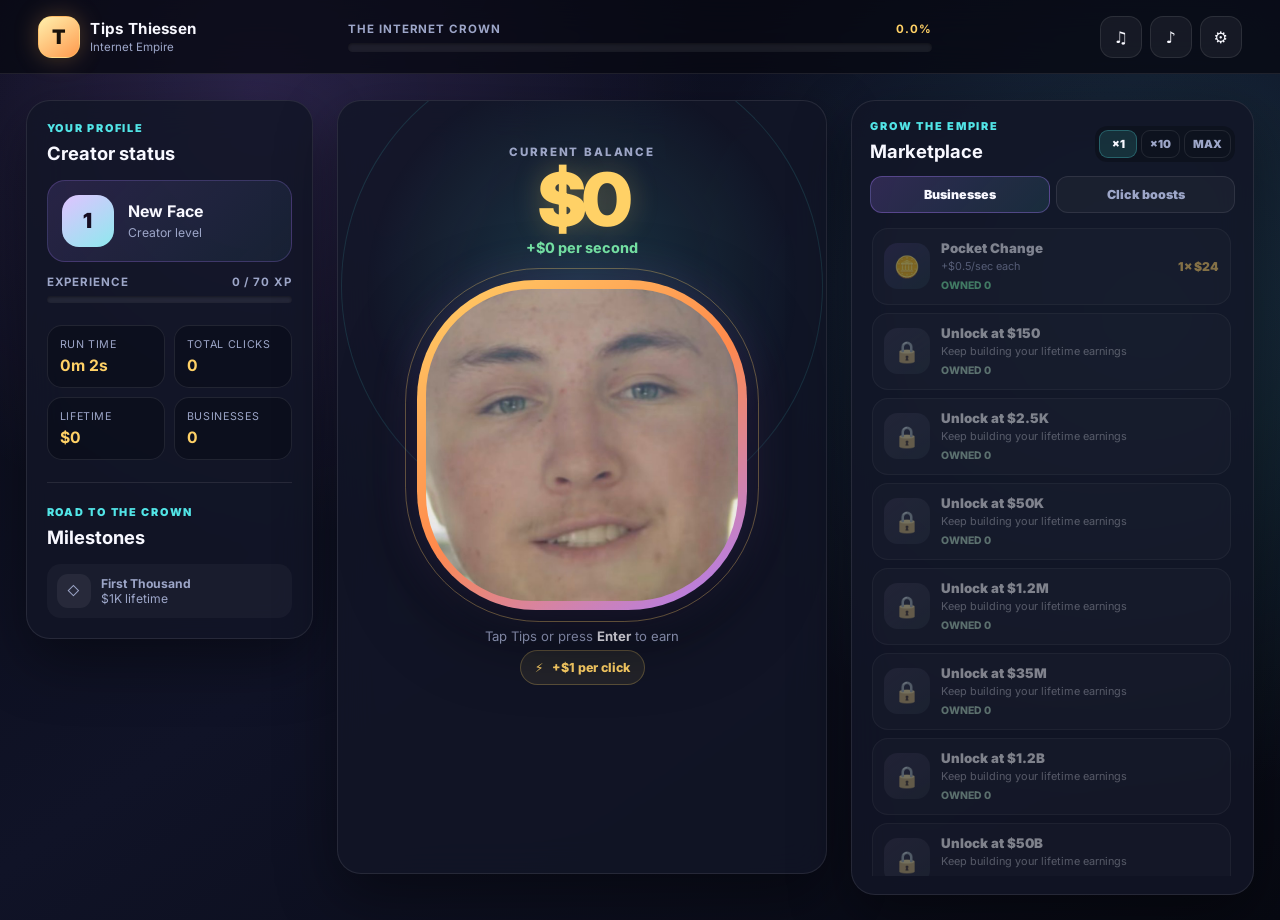
==== app.html @ be2970fc "Rebuild the clicker into a 30-hour empire game. Replace the placeholder UI with a polished dashboard" ====
<!doctype html>
<html lang="en">
<head>
  <meta charset="utf-8">
  <meta name="viewport" content="width=device-width, initial-scale=1">
  <meta name="theme-color" content="#090b17">
  <meta name="description" content="Build a viral empire in Tips Thiessen Clicker.">
  <title>Tips Thiessen: Internet Empire</title>
  <link rel="preconnect" href="https://fonts.googleapis.com">
  <link rel="preconnect" href="https://fonts.gstatic.com" crossorigin>
  <link href="https://fonts.googleapis.com/css2?family=Inter:wght@500;600;700;800;900&display=swap" rel="stylesheet">
  <link rel="stylesheet" href="styles.css">
</head>
<body>
  <header class="topbar">
    <div class="brand">
      <span class="brand-mark" aria-hidden="true">T</span>
      <span class="brand-copy">
        <strong>Tips Thiessen</strong>
        <small>Internet Empire</small>
      </span>
    </div>

    <div class="goal-progress" aria-label="Progress toward the Internet Crown">
      <div class="goal-labels">
        <span>The Internet Crown</span>
        <strong id="goalText">0%</strong>
      </div>
      <div class="progress-track">
        <div class="progress-fill" id="goalFill"></div>
      </div>
    </div>

    <div class="top-actions">
      <button class="icon-button" id="musicToggle" type="button" aria-label="Mute music">♫</button>
      <button class="icon-button" id="sfxToggle" type="button" aria-label="Mute sound effects">♪</button>
      <button class="icon-button" id="settings" type="button" aria-label="Open settings" aria-haspopup="true">⚙</button>
    </div>
  </header>

  <main class="game-shell">
    <aside class="panel side-panel">
      <p class="eyebrow">Your profile</p>
      <h2>Creator status</h2>

      <div class="level-badge">
        <span class="level-number" id="level">1</span>
        <span>
          <strong id="rank">New Face</strong>
          <small>Creator level</small>
        </span>
      </div>

      <div class="xp-wrap">
        <div class="xp-labels">
          <span>Experience</span>
          <span id="xpText">0 / 70 XP</span>
        </div>
        <div class="progress-track">
          <div class="progress-fill" id="xpFill"></div>
        </div>
      </div>

      <div class="stat-grid">
        <div class="stat-card">
          <span>Run time</span>
          <strong id="elapsed">0m 0s</strong>
        </div>
        <div class="stat-card">
          <span>Total clicks</span>
          <strong id="clicks">0</strong>
        </div>
        <div class="stat-card">
          <span>Lifetime</span>
          <strong id="lifetime">$0</strong>
        </div>
        <div class="stat-card">
          <span>Businesses</span>
          <strong id="buildings">0</strong>
        </div>
      </div>

      <div class="section-divider"></div>
      <p class="eyebrow">Road to the crown</p>
      <h2>Milestones</h2>
      <ul class="milestone-list" id="milestones"></ul>
    </aside>

    <section class="panel click-stage" aria-labelledby="money">
      <div class="money-label">Current balance</div>
      <h1 class="money-value" id="money">$0</h1>
      <div class="income-line" id="income">+$0 per second</div>

      <button class="face-button" id="faceButton" type="button" aria-label="Click Tips to earn money">
        <img src="tips-thiessen.png" alt="Tips Thiessen">
      </button>

      <p class="click-hint">Tap Tips or press <strong>Enter</strong> to earn</p>
      <div class="click-power-pill">
        <span aria-hidden="true">⚡</span>
        <span id="clickPower">+$1 per click</span>
      </div>
    </section>

    <section class="panel shop-panel" aria-label="Empire shop">
      <div class="shop-header">
        <div>
          <p class="eyebrow">Grow the empire</p>
          <h2>Marketplace</h2>
        </div>
        <div class="bulk-picker" aria-label="Purchase amount">
          <button class="bulk-button active" type="button" data-bulk="1">×1</button>
          <button class="bulk-button" type="button" data-bulk="10">×10</button>
          <button class="bulk-button" type="button" data-bulk="max">MAX</button>
        </div>
      </div>

      <div class="tabs" role="tablist" aria-label="Shop categories">
        <button class="tab active" type="button" role="tab" aria-selected="true" data-tab="producers">Businesses</button>
        <button class="tab" type="button" role="tab" aria-selected="false" data-tab="upgrades">Click boosts</button>
      </div>
      <div class="shop-list" id="shopList"></div>
    </section>
  </main>

  <section class="settings-popover" id="settingsPanel" aria-label="Game settings" hidden>
    <p class="eyebrow">Preferences</p>
    <h2>Settings</h2>
    <label class="setting-row">
      <span>Music</span>
      <input id="musicVolume" type="range" min="0" max="100" value="28">
      <span id="musicValue">28%</span>
    </label>
    <label class="setting-row">
      <span>Clicks</span>
      <input id="sfxVolume" type="range" min="0" max="100" value="55">
      <span id="sfxValue">55%</span>
    </label>
    <div class="settings-actions">
      <button class="small-button" id="saveButton" type="button">Save now</button>
      <button class="small-button" id="exportButton" type="button">Export save</button>
      <button class="small-button" id="importButton" type="button">Import save</button>
      <button class="small-button danger" id="resetButton" type="button">Reset game</button>
    </div>
  </section>

  <div class="toast-stack" id="toastStack" aria-live="polite"></div>

  <section class="modal" id="completeModal" role="dialog" aria-modal="true" aria-labelledby="completeTitle" hidden>
    <div class="modal-card">
      <div class="trophy" aria-hidden="true">👑</div>
      <p class="eyebrow">Empire complete</p>
      <h2 id="completeTitle">You claimed the Internet Crown!</h2>
      <p>You turned a single click into a worldwide media empire. Your run took <strong id="finalTime">0h 0m</strong>. You can keep growing forever.</p>
      <button id="continueButton" type="button">Keep playing</button>
    </div>
  </section>

  <audio id="bgMusic" src="backround music.mp3" preload="auto" loop></audio>
  <script src="game.js"></script>
</body>
</html>
---- styles.css ----
:root {
  color-scheme: dark;
  --bg: #070912;
  --panel: rgba(18, 22, 39, 0.84);
  --panel-strong: #161b30;
  --border: rgba(255, 255, 255, 0.09);
  --text: #f8f8ff;
  --muted: #9da6c8;
  --gold: #ffd166;
  --orange: #ff8a4c;
  --cyan: #52e5e7;
  --purple: #aa7cff;
  --green: #76e6a5;
  --danger: #ff6b7d;
  --shadow: 0 22px 60px rgba(0, 0, 0, 0.4);
}

* {
  box-sizing: border-box;
}

html {
  min-height: 100%;
  background: var(--bg);
}

body {
  min-width: 320px;
  min-height: 100vh;
  margin: 0;
  overflow-x: hidden;
  color: var(--text);
  font-family: Inter, ui-rounded, "SF Pro Rounded", system-ui, -apple-system, sans-serif;
  background:
    radial-gradient(circle at 20% 10%, rgba(170, 124, 255, 0.2), transparent 28rem),
    radial-gradient(circle at 90% 35%, rgba(82, 229, 231, 0.14), transparent 30rem),
    linear-gradient(145deg, #090b17 0%, #101327 48%, #070912 100%);
}

body::before {
  position: fixed;
  inset: 0;
  z-index: -1;
  content: "";
  opacity: 0.32;
  background-image:
    linear-gradient(rgba(255, 255, 255, 0.025) 1px, transparent 1px),
    linear-gradient(90deg, rgba(255, 255, 255, 0.025) 1px, transparent 1px);
  background-size: 42px 42px;
  mask-image: linear-gradient(to bottom, black, transparent);
}

button,
input {
  font: inherit;
}

button {
  color: inherit;
}

button:focus-visible,
[tabindex]:focus-visible,
input:focus-visible {
  outline: 3px solid var(--cyan);
  outline-offset: 3px;
}

.topbar {
  position: sticky;
  top: 0;
  z-index: 20;
  display: grid;
  grid-template-columns: minmax(180px, 1fr) minmax(260px, 2fr) minmax(180px, 1fr);
  gap: 18px;
  align-items: center;
  min-height: 74px;
  padding: 12px clamp(16px, 3vw, 40px);
  border-bottom: 1px solid var(--border);
  background: rgba(7, 9, 18, 0.76);
  backdrop-filter: blur(20px);
}

.brand {
  display: flex;
  align-items: center;
  gap: 10px;
  min-width: 0;
}

.brand-mark {
  display: grid;
  width: 42px;
  aspect-ratio: 1;
  place-items: center;
  flex: 0 0 auto;
  border: 1px solid rgba(255, 209, 102, 0.35);
  border-radius: 14px;
  color: #19120a;
  font-size: 1.25rem;
  font-weight: 1000;
  background: linear-gradient(145deg, #fff0ad, #ff9a4e);
  box-shadow: 0 0 25px rgba(255, 177, 79, 0.28);
}

.brand-copy {
  min-width: 0;
}

.brand-copy strong,
.brand-copy small {
  display: block;
  overflow: hidden;
  text-overflow: ellipsis;
  white-space: nowrap;
}

.brand-copy strong {
  font-size: 0.95rem;
  letter-spacing: 0.02em;
}

.brand-copy small {
  margin-top: 2px;
  color: var(--muted);
  font-size: 0.72rem;
}

.goal-progress {
  min-width: 0;
}

.goal-labels,
.xp-labels {
  display: flex;
  justify-content: space-between;
  gap: 12px;
  margin-bottom: 7px;
  color: var(--muted);
  font-size: 0.72rem;
  font-weight: 700;
  letter-spacing: 0.08em;
  text-transform: uppercase;
}

.goal-labels strong {
  color: var(--gold);
}

.progress-track {
  position: relative;
  height: 9px;
  overflow: hidden;
  border-radius: 99px;
  background: rgba(255, 255, 255, 0.07);
  box-shadow: inset 0 1px 3px rgba(0, 0, 0, 0.4);
}

.progress-fill {
  width: 0;
  height: 100%;
  border-radius: inherit;
  background: linear-gradient(90deg, var(--purple), var(--cyan), var(--gold));
  box-shadow: 0 0 18px rgba(82, 229, 231, 0.55);
  transition: width 0.45s ease;
}

.top-actions {
  display: flex;
  justify-content: flex-end;
  gap: 8px;
}

.icon-button,
.small-button,
.tab,
.bulk-button,
.shop-card {
  border: 1px solid var(--border);
  cursor: pointer;
}

.icon-button {
  min-width: 42px;
  height: 42px;
  padding: 0 12px;
  border-radius: 13px;
  background: rgba(255, 255, 255, 0.055);
  transition: 0.2s ease;
}

.icon-button:hover {
  border-color: rgba(82, 229, 231, 0.4);
  background: rgba(82, 229, 231, 0.11);
  transform: translateY(-2px);
}

.game-shell {
  display: grid;
  grid-template-columns: minmax(220px, 0.82fr) minmax(340px, 1.4fr) minmax(300px, 1.15fr);
  gap: clamp(14px, 2vw, 24px);
  width: min(1500px, 100%);
  margin: 0 auto;
  padding: clamp(16px, 2vw, 28px);
}

.panel {
  border: 1px solid var(--border);
  border-radius: 24px;
  background: var(--panel);
  box-shadow: var(--shadow);
  backdrop-filter: blur(18px);
}

.side-panel {
  align-self: start;
  padding: 20px;
}

.eyebrow {
  margin: 0 0 7px;
  color: var(--cyan);
  font-size: 0.68rem;
  font-weight: 900;
  letter-spacing: 0.16em;
  text-transform: uppercase;
}

h1,
h2,
h3,
p {
  margin-top: 0;
}

h2 {
  margin-bottom: 16px;
  font-size: 1.15rem;
}

.level-badge {
  display: flex;
  align-items: center;
  gap: 14px;
  padding: 14px;
  border: 1px solid rgba(170, 124, 255, 0.23);
  border-radius: 18px;
  background: linear-gradient(135deg, rgba(170, 124, 255, 0.14), rgba(82, 229, 231, 0.06));
}

.level-number {
  display: grid;
  width: 52px;
  aspect-ratio: 1;
  place-items: center;
  flex: 0 0 auto;
  border-radius: 17px;
  color: #160d22;
  font-size: 1.3rem;
  font-weight: 1000;
  background: linear-gradient(145deg, #e0c3ff, #8ee9ee);
}

.level-badge strong,
.level-badge small {
  display: block;
}

.level-badge small {
  margin-top: 4px;
  color: var(--muted);
  font-size: 0.76rem;
}

.xp-wrap {
  margin: 13px 0 22px;
}

.xp-wrap .progress-track {
  height: 7px;
}

.xp-wrap .progress-fill {
  background: linear-gradient(90deg, var(--purple), #e1b9ff);
}

.stat-grid {
  display: grid;
  grid-template-columns: repeat(2, minmax(0, 1fr));
  gap: 9px;
}

.stat-card {
  min-width: 0;
  padding: 12px;
  border: 1px solid var(--border);
  border-radius: 15px;
  background: rgba(5, 7, 16, 0.38);
}

.stat-card span,
.stat-card strong {
  display: block;
}

.stat-card span {
  margin-bottom: 5px;
  color: var(--muted);
  font-size: 0.67rem;
  letter-spacing: 0.06em;
  text-transform: uppercase;
}

.stat-card strong {
  overflow: hidden;
  color: var(--gold);
  font-size: 0.98rem;
  text-overflow: ellipsis;
  white-space: nowrap;
}

.section-divider {
  height: 1px;
  margin: 22px 0;
  background: var(--border);
}

.milestone-list {
  display: grid;
  gap: 9px;
  margin: 0;
  padding: 0;
  list-style: none;
}

.milestone {
  display: grid;
  grid-template-columns: 34px 1fr;
  gap: 10px;
  align-items: center;
  padding: 10px;
  border-radius: 14px;
  color: var(--muted);
  font-size: 0.76rem;
  background: rgba(255, 255, 255, 0.035);
}

.milestone-icon {
  display: grid;
  width: 34px;
  aspect-ratio: 1;
  place-items: center;
  border-radius: 11px;
  background: rgba(255, 255, 255, 0.06);
}

.milestone.done {
  color: var(--text);
  background: rgba(118, 230, 165, 0.09);
}

.milestone.done .milestone-icon {
  color: #062414;
  background: var(--green);
}

.click-stage {
  position: sticky;
  top: 98px;
  align-self: start;
  min-height: calc(100vh - 126px);
  overflow: hidden;
  padding: clamp(22px, 4vw, 44px);
  text-align: center;
}

.click-stage::before {
  position: absolute;
  top: 24%;
  left: 50%;
  width: min(65vw, 480px);
  aspect-ratio: 1;
  border: 1px solid rgba(82, 229, 231, 0.13);
  border-radius: 50%;
  content: "";
  background: radial-gradient(circle, rgba(82, 229, 231, 0.16), transparent 64%);
  transform: translate(-50%, -50%);
  animation: breathe 4s ease-in-out infinite;
}

.money-label {
  position: relative;
  z-index: 2;
  color: var(--muted);
  font-size: 0.72rem;
  font-weight: 800;
  letter-spacing: 0.16em;
  text-transform: uppercase;
}

.money-value {
  position: relative;
  z-index: 2;
  margin: 4px 0 3px;
  color: var(--gold);
  font-size: clamp(2.1rem, 6vw, 4.6rem);
  font-weight: 1000;
  letter-spacing: -0.06em;
  line-height: 1;
  text-shadow: 0 0 28px rgba(255, 209, 102, 0.26);
}

.income-line {
  position: relative;
  z-index: 2;
  margin-bottom: 24px;
  color: var(--green);
  font-size: 0.9rem;
  font-weight: 750;
}

.face-button {
  position: relative;
  z-index: 3;
  width: min(64vw, 330px);
  aspect-ratio: 1;
  padding: 9px;
  border: 0;
  border-radius: 36%;
  cursor: pointer;
  background: linear-gradient(145deg, var(--gold), var(--orange), var(--purple));
  box-shadow:
    0 24px 70px rgba(0, 0, 0, 0.5),
    0 0 45px rgba(170, 124, 255, 0.22);
  transition: transform 0.1s ease, filter 0.2s ease;
  -webkit-tap-highlight-color: transparent;
}

.face-button::after {
  position: absolute;
  inset: -12px;
  z-index: -1;
  border: 1px solid rgba(255, 209, 102, 0.32);
  border-radius: 38%;
  content: "";
  animation: pulse-ring 2.8s ease-out infinite;
}

.face-button:hover {
  filter: saturate(1.13) brightness(1.04);
  transform: translateY(-4px) scale(1.015);
}

.face-button:active,
.face-button.pressed {
  transform: scale(0.94);
}

.face-button img {
  display: block;
  width: 100%;
  aspect-ratio: 1;
  border-radius: 34%;
  object-fit: cover;
  pointer-events: none;
  user-select: none;
}

.click-hint {
  position: relative;
  z-index: 2;
  margin: 18px 0 6px;
  color: var(--muted);
  font-size: 0.82rem;
}

.click-hint strong {
  color: var(--text);
}

.click-power-pill {
  position: relative;
  z-index: 2;
  display: inline-flex;
  gap: 8px;
  align-items: center;
  padding: 9px 14px;
  border: 1px solid rgba(255, 209, 102, 0.25);
  border-radius: 99px;
  color: var(--gold);
  font-size: 0.78rem;
  font-weight: 800;
  background: rgba(255, 209, 102, 0.08);
}

.click-pop {
  position: fixed;
  z-index: 100;
  pointer-events: none;
  color: var(--gold);
  font-size: 1.35rem;
  font-weight: 1000;
  text-shadow: 0 3px 10px #000;
  animation: pop-away 0.85s ease-out forwards;
}

.shop-panel {
  align-self: start;
  min-width: 0;
  padding: 18px;
}

.shop-header {
  display: flex;
  justify-content: space-between;
  gap: 12px;
  align-items: end;
  margin-bottom: 14px;
}

.shop-header h2 {
  margin-bottom: 0;
}

.bulk-picker {
  display: flex;
  gap: 4px;
  padding: 4px;
  border-radius: 12px;
  background: rgba(0, 0, 0, 0.24);
}

.bulk-button {
  min-width: 38px;
  padding: 6px 8px;
  border-radius: 9px;
  color: var(--muted);
  font-size: 0.7rem;
  font-weight: 900;
  background: transparent;
}

.bulk-button.active {
  border-color: rgba(82, 229, 231, 0.28);
  color: var(--text);
  background: rgba(82, 229, 231, 0.14);
}

.tabs {
  display: grid;
  grid-template-columns: repeat(2, 1fr);
  gap: 6px;
  margin-bottom: 13px;
}

.tab {
  padding: 10px;
  border-radius: 12px;
  color: var(--muted);
  font-size: 0.78rem;
  font-weight: 900;
  background: rgba(255, 255, 255, 0.035);
}

.tab.active {
  border-color: rgba(170, 124, 255, 0.35);
  color: var(--text);
  background: linear-gradient(135deg, rgba(170, 124, 255, 0.2), rgba(82, 229, 231, 0.1));
}

.shop-list {
  display: grid;
  gap: 8px;
  max-height: calc(100vh - 250px);
  padding: 2px 4px 2px 2px;
  overflow: auto;
  scrollbar-width: thin;
  scrollbar-color: rgba(170, 124, 255, 0.45) transparent;
}

.shop-card {
  position: relative;
  display: grid;
  grid-template-columns: 46px minmax(0, 1fr) auto;
  gap: 11px;
  align-items: center;
  width: 100%;
  padding: 11px;
  border-radius: 16px;
  text-align: left;
  background: rgba(255, 255, 255, 0.045);
  transition: 0.18s ease;
}

.shop-card:hover:not(:disabled) {
  border-color: rgba(255, 209, 102, 0.34);
  background: rgba(255, 209, 102, 0.075);
  transform: translateX(-3px);
}

.shop-card:disabled {
  cursor: not-allowed;
  opacity: 0.48;
}

.shop-card.locked {
  filter: grayscale(0.65);
}

.shop-icon {
  display: grid;
  width: 46px;
  aspect-ratio: 1;
  place-items: center;
  border-radius: 14px;
  font-size: 1.3rem;
  background: linear-gradient(145deg, rgba(170, 124, 255, 0.2), rgba(82, 229, 231, 0.1));
}

.shop-copy {
  min-width: 0;
}

.shop-name,
.shop-desc {
  display: block;
}

.shop-name {
  overflow: hidden;
  margin-bottom: 3px;
  font-size: 0.83rem;
  font-weight: 900;
  text-overflow: ellipsis;
  white-space: nowrap;
}

.shop-desc {
  color: var(--muted);
  font-size: 0.68rem;
}

.shop-price {
  min-width: 70px;
  color: var(--gold);
  font-size: 0.76rem;
  font-weight: 900;
  text-align: right;
}

.owned-badge {
  display: inline-block;
  margin-top: 4px;
  color: var(--green);
  font-size: 0.65rem;
  font-weight: 800;
}

.settings-popover {
  position: fixed;
  top: 70px;
  right: 20px;
  z-index: 50;
  width: min(330px, calc(100vw - 32px));
  padding: 18px;
  border: 1px solid var(--border);
  border-radius: 20px;
  background: rgba(15, 18, 34, 0.97);
  box-shadow: var(--shadow);
}

.settings-popover[hidden] {
  display: none;
}

.setting-row {
  display: grid;
  grid-template-columns: 78px 1fr 40px;
  gap: 8px;
  align-items: center;
  margin: 12px 0;
  color: var(--muted);
  font-size: 0.76rem;
}

input[type="range"] {
  width: 100%;
  accent-color: var(--purple);
}

.settings-actions {
  display: grid;
  grid-template-columns: repeat(2, 1fr);
  gap: 7px;
  margin-top: 16px;
}

.small-button {
  padding: 8px;
  border-radius: 10px;
  color: var(--muted);
  font-size: 0.7rem;
  font-weight: 800;
  background: rgba(255, 255, 255, 0.055);
}

.small-button:hover {
  color: var(--text);
  background: rgba(255, 255, 255, 0.1);
}

.small-button.danger {
  color: var(--danger);
}

.toast-stack {
  position: fixed;
  right: 20px;
  bottom: 20px;
  z-index: 200;
  display: grid;
  gap: 10px;
  width: min(350px, calc(100vw - 40px));
  pointer-events: none;
}

.toast {
  padding: 13px 16px;
  border: 1px solid rgba(82, 229, 231, 0.25);
  border-radius: 15px;
  color: var(--text);
  font-size: 0.79rem;
  line-height: 1.35;
  background: rgba(17, 23, 38, 0.96);
  box-shadow: var(--shadow);
  animation: toast-in 0.35s ease both;
}

.toast strong {
  color: var(--gold);
}

.modal {
  position: fixed;
  inset: 0;
  z-index: 300;
  display: grid;
  padding: 20px;
  place-items: center;
  background: rgba(3, 4, 10, 0.82);
  backdrop-filter: blur(12px);
}

.modal[hidden] {
  display: none;
}

.modal-card {
  width: min(520px, 100%);
  padding: 30px;
  border: 1px solid rgba(255, 209, 102, 0.25);
  border-radius: 26px;
  text-align: center;
  background: var(--panel-strong);
  box-shadow: 0 30px 100px rgba(0, 0, 0, 0.65);
}

.modal-card .trophy {
  margin-bottom: 10px;
  font-size: 4rem;
}

.modal-card h2 {
  color: var(--gold);
  font-size: clamp(1.6rem, 5vw, 2.5rem);
}

.modal-card p {
  color: var(--muted);
  line-height: 1.6;
}

.modal-card button {
  padding: 11px 24px;
  border: 0;
  border-radius: 12px;
  color: #15100a;
  font-weight: 950;
  cursor: pointer;
  background: linear-gradient(145deg, var(--gold), var(--orange));
}

@keyframes breathe {
  50% { opacity: 0.55; transform: translate(-50%, -50%) scale(1.12); }
}

@keyframes pulse-ring {
  0% { opacity: 0.7; transform: scale(0.94); }
  75%, 100% { opacity: 0; transform: scale(1.1); }
}

@keyframes pop-away {
  0% { opacity: 0; transform: translate(-50%, 0) scale(0.65) rotate(-4deg); }
  15% { opacity: 1; transform: translate(-50%, -12px) scale(1.08) rotate(2deg); }
  100% { opacity: 0; transform: translate(-50%, -100px) scale(0.9) rotate(-3deg); }
}

@keyframes toast-in {
  from { opacity: 0; transform: translateY(14px); }
}

@media (max-width: 1080px) {
  .game-shell {
    grid-template-columns: minmax(210px, 0.75fr) minmax(340px, 1.25fr);
  }

  .shop-panel {
    grid-column: 1 / -1;
  }

  .shop-list {
    grid-template-columns: repeat(2, minmax(0, 1fr));
    max-height: none;
  }
}

@media (max-width: 720px) {
  .topbar {
    grid-template-columns: 1fr auto;
  }

  .goal-progress {
    grid-column: 1 / -1;
    grid-row: 2;
  }

  .game-shell {
    display: flex;
    flex-direction: column;
    padding: 12px;
  }

  .click-stage {
    position: relative;
    top: auto;
    order: -1;
    min-height: auto;
    padding: 30px 18px;
  }

  .face-button {
    width: min(72vw, 280px);
  }

  .shop-list {
    grid-template-columns: 1fr;
  }

  .shop-card {
    grid-template-columns: 44px minmax(0, 1fr) auto;
  }
}

@media (prefers-reduced-motion: reduce) {
  *,
  *::before,
  *::after {
    scroll-behavior: auto !important;
    animation-duration: 0.01ms !important;
    animation-iteration-count: 1 !important;
    transition-duration: 0.01ms !important;
  }
}
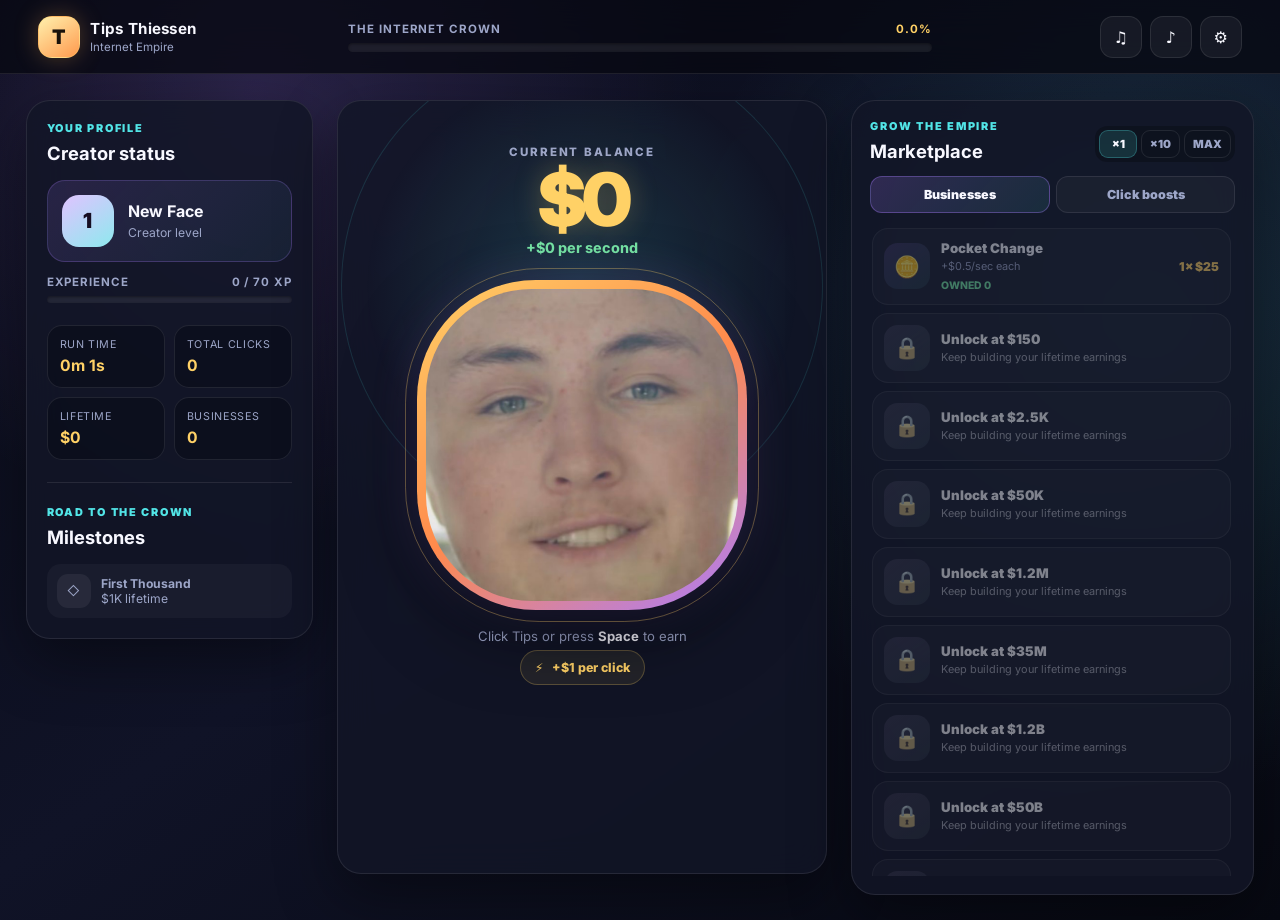
==== commit 59984ae6: "Fix shop refresh, saves, and put the remake on the main page. Verification pass: costs now round cle" ====
--- a/app.html
+++ b/app.html
@@ -3,160 +3,12 @@
 <head>
   <meta charset="utf-8">
   <meta name="viewport" content="width=device-width, initial-scale=1">
-  <meta name="theme-color" content="#090b17">
-  <meta name="description" content="Build a viral empire in Tips Thiessen Clicker.">
+  <meta http-equiv="refresh" content="0; url=index.html">
+  <link rel="canonical" href="index.html">
   <title>Tips Thiessen: Internet Empire</title>
-  <link rel="preconnect" href="https://fonts.googleapis.com">
-  <link rel="preconnect" href="https://fonts.gstatic.com" crossorigin>
-  <link href="https://fonts.googleapis.com/css2?family=Inter:wght@500;600;700;800;900&display=swap" rel="stylesheet">
-  <link rel="stylesheet" href="styles.css">
+  <script>window.location.replace("index.html")</script>
 </head>
 <body>
-  <header class="topbar">
-    <div class="brand">
-      <span class="brand-mark" aria-hidden="true">T</span>
-      <span class="brand-copy">
-        <strong>Tips Thiessen</strong>
-        <small>Internet Empire</small>
-      </span>
-    </div>
-
-    <div class="goal-progress" aria-label="Progress toward the Internet Crown">
-      <div class="goal-labels">
-        <span>The Internet Crown</span>
-        <strong id="goalText">0%</strong>
-      </div>
-      <div class="progress-track">
-        <div class="progress-fill" id="goalFill"></div>
-      </div>
-    </div>
-
-    <div class="top-actions">
-      <button class="icon-button" id="musicToggle" type="button" aria-label="Mute music">♫</button>
-      <button class="icon-button" id="sfxToggle" type="button" aria-label="Mute sound effects">♪</button>
-      <button class="icon-button" id="settings" type="button" aria-label="Open settings" aria-haspopup="true">⚙</button>
-    </div>
-  </header>
-
-  <main class="game-shell">
-    <aside class="panel side-panel">
-      <p class="eyebrow">Your profile</p>
-      <h2>Creator status</h2>
-
-      <div class="level-badge">
-        <span class="level-number" id="level">1</span>
-        <span>
-          <strong id="rank">New Face</strong>
-          <small>Creator level</small>
-        </span>
-      </div>
-
-      <div class="xp-wrap">
-        <div class="xp-labels">
-          <span>Experience</span>
-          <span id="xpText">0 / 70 XP</span>
-        </div>
-        <div class="progress-track">
-          <div class="progress-fill" id="xpFill"></div>
-        </div>
-      </div>
-
-      <div class="stat-grid">
-        <div class="stat-card">
-          <span>Run time</span>
-          <strong id="elapsed">0m 0s</strong>
-        </div>
-        <div class="stat-card">
-          <span>Total clicks</span>
-          <strong id="clicks">0</strong>
-        </div>
-        <div class="stat-card">
-          <span>Lifetime</span>
-          <strong id="lifetime">$0</strong>
-        </div>
-        <div class="stat-card">
-          <span>Businesses</span>
-          <strong id="buildings">0</strong>
-        </div>
-      </div>
-
-      <div class="section-divider"></div>
-      <p class="eyebrow">Road to the crown</p>
-      <h2>Milestones</h2>
-      <ul class="milestone-list" id="milestones"></ul>
-    </aside>
-
-    <section class="panel click-stage" aria-labelledby="money">
-      <div class="money-label">Current balance</div>
-      <h1 class="money-value" id="money">$0</h1>
-      <div class="income-line" id="income">+$0 per second</div>
-
-      <button class="face-button" id="faceButton" type="button" aria-label="Click Tips to earn money">
-        <img src="tips-thiessen.png" alt="Tips Thiessen">
-      </button>
-
-      <p class="click-hint">Tap Tips or press <strong>Enter</strong> to earn</p>
-      <div class="click-power-pill">
-        <span aria-hidden="true">⚡</span>
-        <span id="clickPower">+$1 per click</span>
-      </div>
-    </section>
-
-    <section class="panel shop-panel" aria-label="Empire shop">
-      <div class="shop-header">
-        <div>
-          <p class="eyebrow">Grow the empire</p>
-          <h2>Marketplace</h2>
-        </div>
-        <div class="bulk-picker" aria-label="Purchase amount">
-          <button class="bulk-button active" type="button" data-bulk="1">×1</button>
-          <button class="bulk-button" type="button" data-bulk="10">×10</button>
-          <button class="bulk-button" type="button" data-bulk="max">MAX</button>
-        </div>
-      </div>
-
-      <div class="tabs" role="tablist" aria-label="Shop categories">
-        <button class="tab active" type="button" role="tab" aria-selected="true" data-tab="producers">Businesses</button>
-        <button class="tab" type="button" role="tab" aria-selected="false" data-tab="upgrades">Click boosts</button>
-      </div>
-      <div class="shop-list" id="shopList"></div>
-    </section>
-  </main>
-
-  <section class="settings-popover" id="settingsPanel" aria-label="Game settings" hidden>
-    <p class="eyebrow">Preferences</p>
-    <h2>Settings</h2>
-    <label class="setting-row">
-      <span>Music</span>
-      <input id="musicVolume" type="range" min="0" max="100" value="28">
-      <span id="musicValue">28%</span>
-    </label>
-    <label class="setting-row">
-      <span>Clicks</span>
-      <input id="sfxVolume" type="range" min="0" max="100" value="55">
-      <span id="sfxValue">55%</span>
-    </label>
-    <div class="settings-actions">
-      <button class="small-button" id="saveButton" type="button">Save now</button>
-      <button class="small-button" id="exportButton" type="button">Export save</button>
-      <button class="small-button" id="importButton" type="button">Import save</button>
-      <button class="small-button danger" id="resetButton" type="button">Reset game</button>
-    </div>
-  </section>
-
-  <div class="toast-stack" id="toastStack" aria-live="polite"></div>
-
-  <section class="modal" id="completeModal" role="dialog" aria-modal="true" aria-labelledby="completeTitle" hidden>
-    <div class="modal-card">
-      <div class="trophy" aria-hidden="true">👑</div>
-      <p class="eyebrow">Empire complete</p>
-      <h2 id="completeTitle">You claimed the Internet Crown!</h2>
-      <p>You turned a single click into a worldwide media empire. Your run took <strong id="finalTime">0h 0m</strong>. You can keep growing forever.</p>
-      <button id="continueButton" type="button">Keep playing</button>
-    </div>
-  </section>
-
-  <audio id="bgMusic" src="backround music.mp3" preload="auto" loop></audio>
-  <script src="game.js"></script>
+  <p><a href="index.html">Open Tips Thiessen Clicker</a></p>
 </body>
 </html>
